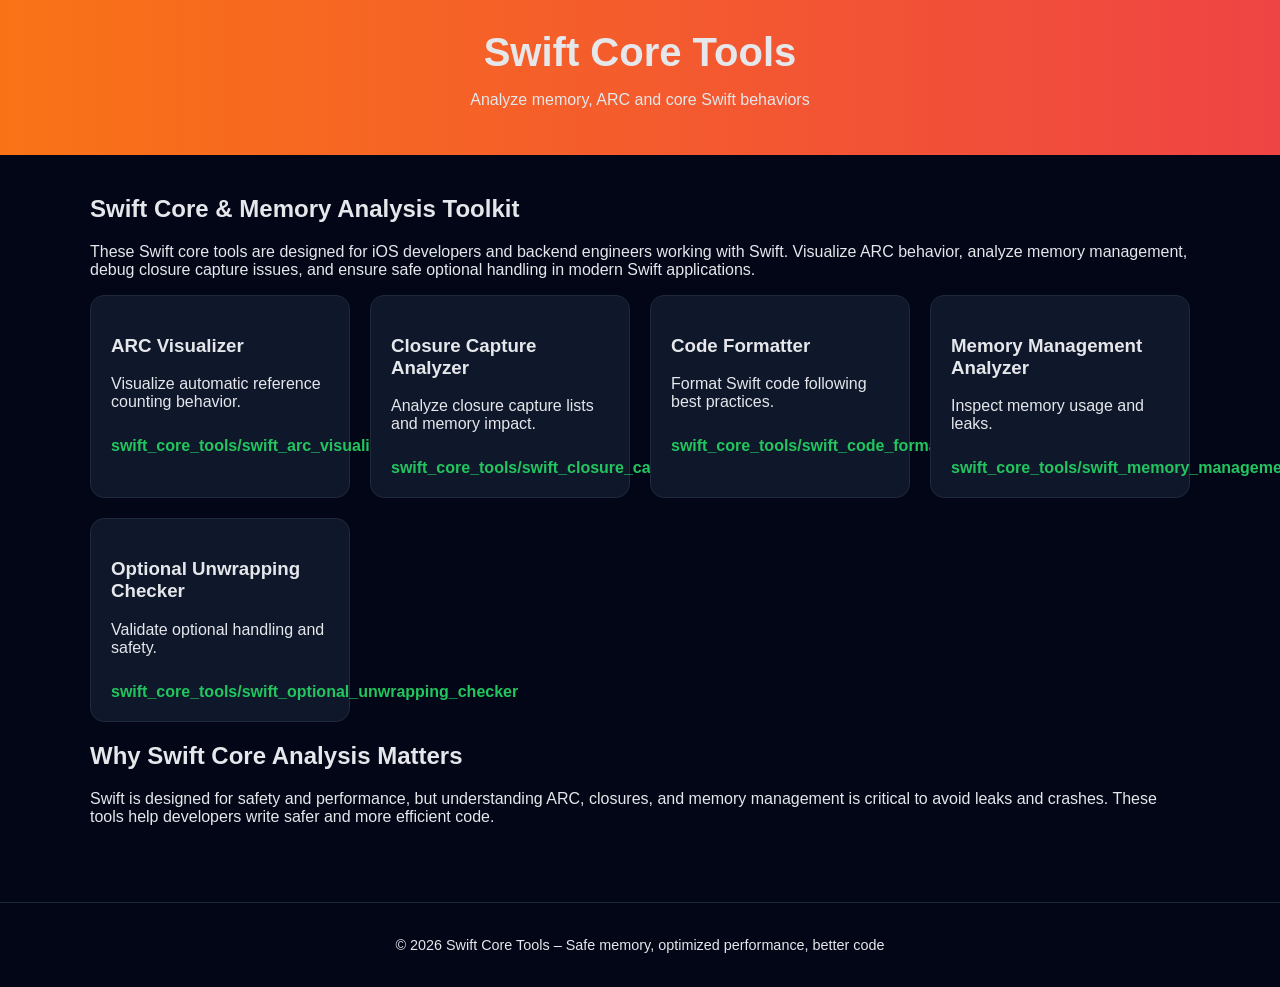
==== index.html @ 6d4b4b08 "Initial commit" ====
<!DOCTYPE html>
<html lang="en">
<head>
<meta charset="UTF-8">
<meta name="viewport" content="width=device-width, initial-scale=1.0">

<title>Swift Core Tools – ARC, Memory Management & Closure Analysis</title>

<meta name="description" content="Advanced Swift tools to visualize ARC, analyze memory management, debug closure captures, and optimize optional handling in iOS and Swift applications.">

<meta name="keywords" content="swift arc visualizer, swift memory management analyzer, swift closure capture analyzer, swift optional unwrapping checker, swift code formatter tool">

<meta name="google-site-verification" content="QMAlZVgw_jsHfCVlnfvifbkMZy5CKnLXh7m65vo1kLM" />

<style>
body {
    font-family: Arial, sans-serif;
    background: #020617;
    color: #e5e7eb;
    margin: 0;
}

header {
    background: linear-gradient(90deg, #f97316, #ef4444);
    padding: 30px;
    text-align: center;
}

h1 {
    margin: 0;
    font-size: 2.5rem;
}

.container {
    max-width: 1100px;
    margin: auto;
    padding: 20px;
}

.grid {
    display: grid;
    grid-template-columns: repeat(auto-fit, minmax(250px, 1fr));
    gap: 20px;
}

.card {
    background: #0f172a;
    padding: 20px;
    border-radius: 14px;
    border: 1px solid #1e293b;
    transition: 0.3s;
}

.card:hover {
    transform: translateY(-6px);
    border-color: #f97316;
}

a {
    text-decoration: none;
    color: #22c55e;
    font-weight: bold;
    display: inline-block;
    margin-top: 10px;
}

a:hover {
    color: #4ade80;
}

footer {
    text-align: center;
    padding: 20px;
    border-top: 1px solid #1e293b;
    margin-top: 40px;
    font-size: 0.9rem;
}
</style>
</head>

<body>

<header>
    <h1>Swift Core Tools</h1>
    <p>Analyze memory, ARC and core Swift behaviors</p>
</header>

<div class="container">

<section>
<h2>Swift Core & Memory Analysis Toolkit</h2>
<p>
These Swift core tools are designed for iOS developers and backend engineers working with Swift.
Visualize ARC behavior, analyze memory management, debug closure capture issues, and ensure safe
optional handling in modern Swift applications.
</p>
</section>

<section class="grid">

<div class="card">
<h3>ARC Visualizer</h3>
<p>Visualize automatic reference counting behavior.</p>
<a href="swift_core_tools/swift_arc_visualizer">swift_core_tools/swift_arc_visualizer</a>
</div>

<div class="card">
<h3>Closure Capture Analyzer</h3>
<p>Analyze closure capture lists and memory impact.</p>
<a href="swift_core_tools/swift_closure_capture_analyzer">swift_core_tools/swift_closure_capture_analyzer</a>
</div>

<div class="card">
<h3>Code Formatter</h3>
<p>Format Swift code following best practices.</p>
<a href="swift_core_tools/swift_code_formatter">swift_core_tools/swift_code_formatter</a>
</div>

<div class="card">
<h3>Memory Management Analyzer</h3>
<p>Inspect memory usage and leaks.</p>
<a href="swift_core_tools/swift_memory_management_analyzer">swift_core_tools/swift_memory_management_analyzer</a>
</div>

<div class="card">
<h3>Optional Unwrapping Checker</h3>
<p>Validate optional handling and safety.</p>
<a href="swift_core_tools/swift_optional_unwrapping_checker">swift_core_tools/swift_optional_unwrapping_checker</a>
</div>

</section>

<section>
<h2>Why Swift Core Analysis Matters</h2>
<p>
Swift is designed for safety and performance, but understanding ARC, closures, and memory management
is critical to avoid leaks and crashes. These tools help developers write safer and more efficient code.
</p>
</section>

</div>

<footer>
<p>© 2026 Swift Core Tools – Safe memory, optimized performance, better code</p>
</footer>

</body>
</html>
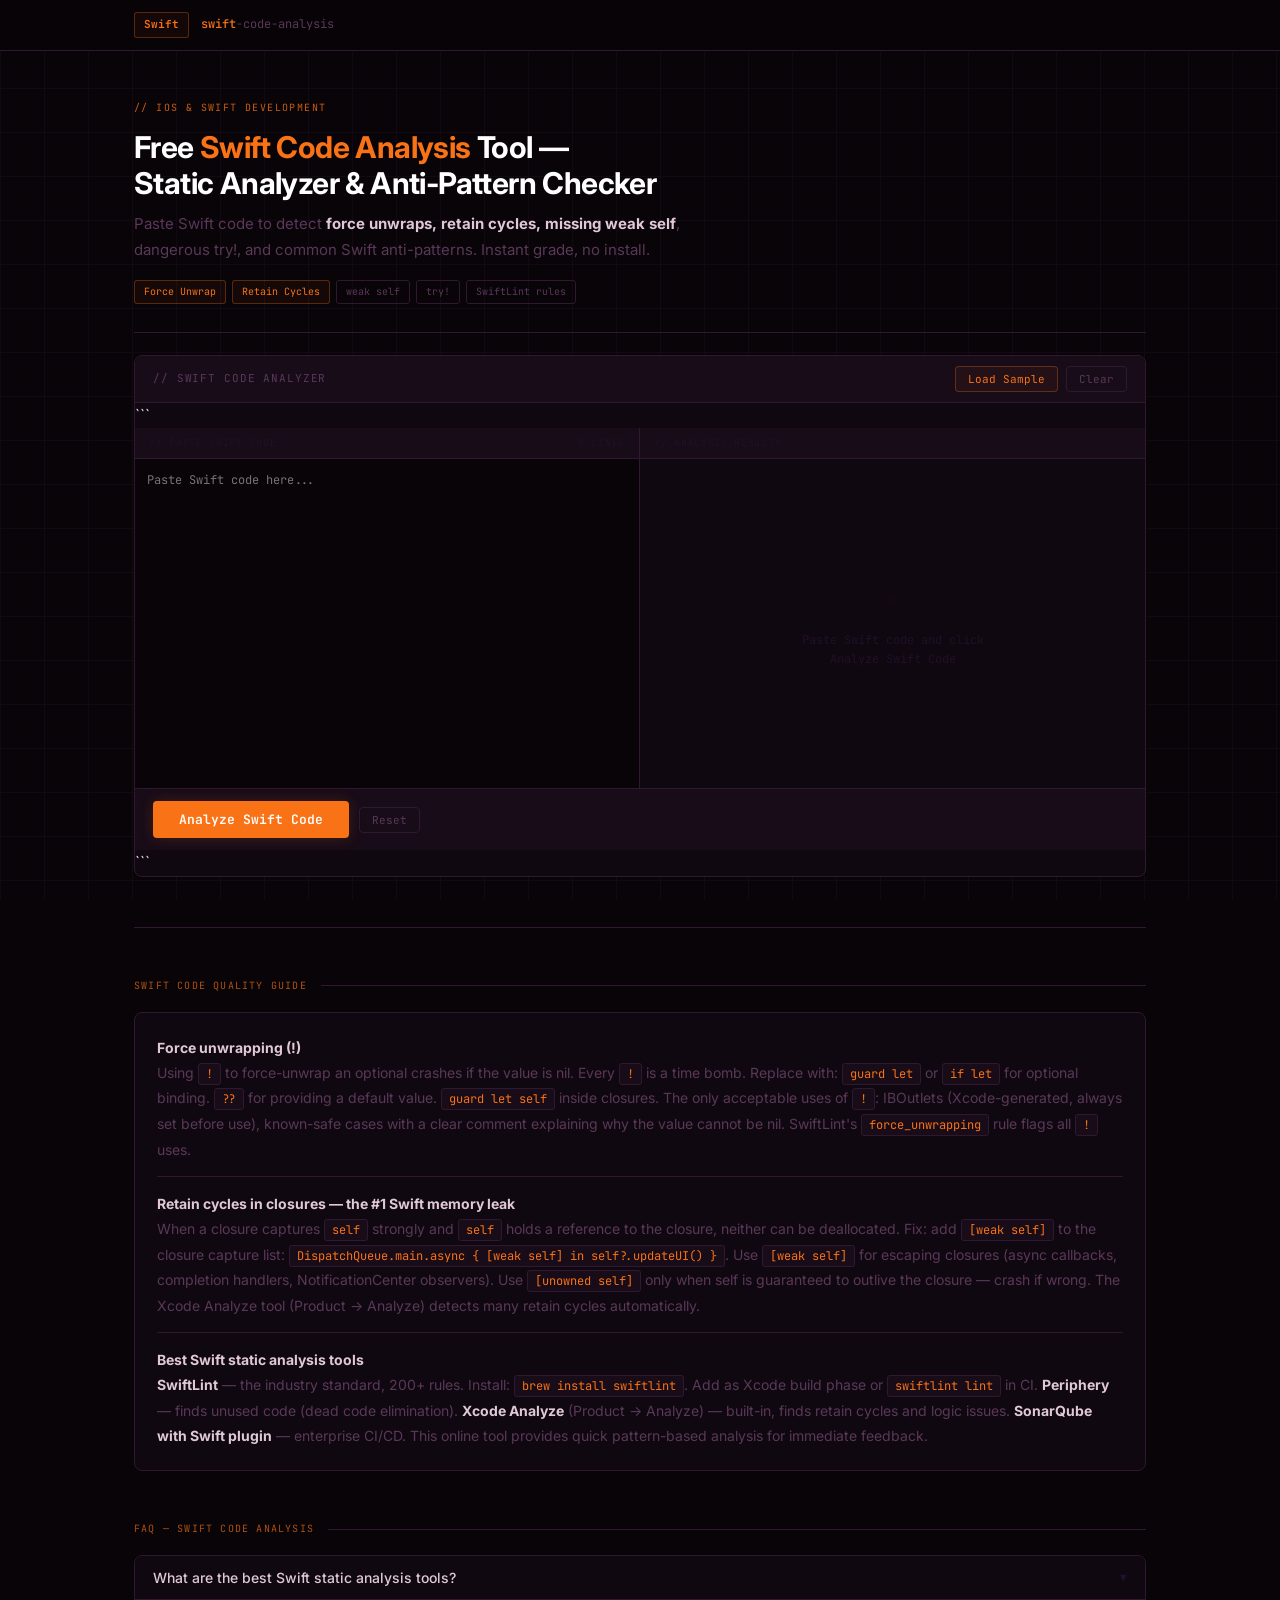
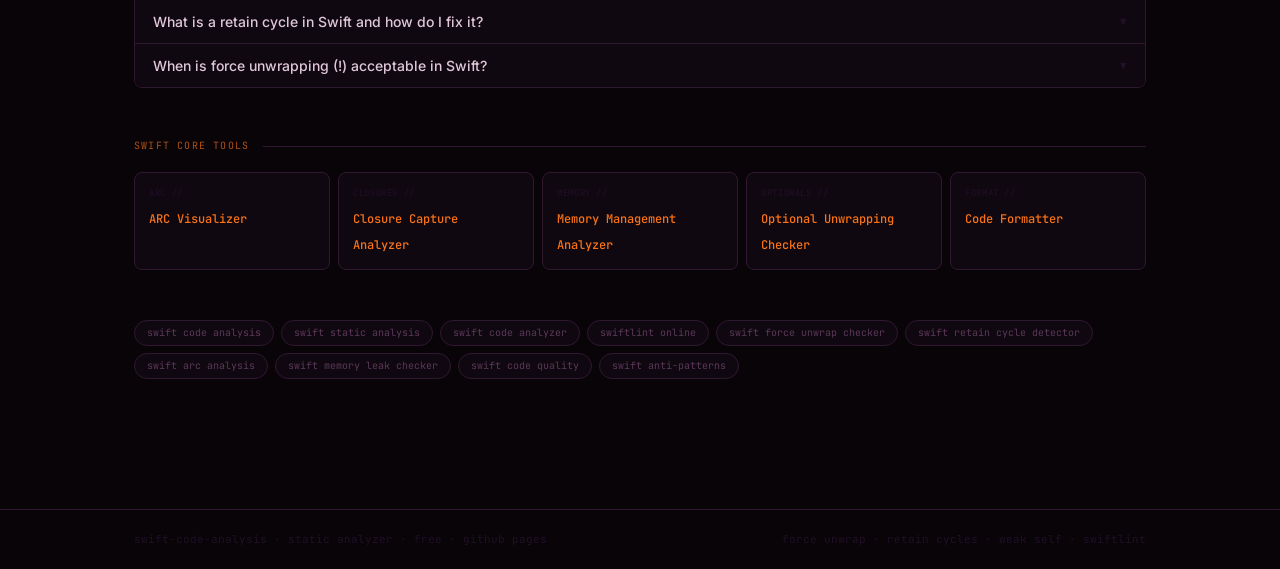
==== commit f8293ac4: "Actualizar index.html" ====
--- a/index.html
+++ b/index.html
@@ -1,148 +1,913 @@
 <!DOCTYPE html>
+
 <html lang="en">
 <head>
 <meta charset="UTF-8">
 <meta name="viewport" content="width=device-width, initial-scale=1.0">
-
-<title>Swift Core Tools – ARC, Memory Management & Closure Analysis</title>
-
-<meta name="description" content="Advanced Swift tools to visualize ARC, analyze memory management, debug closure captures, and optimize optional handling in iOS and Swift applications.">
-
-<meta name="keywords" content="swift arc visualizer, swift memory management analyzer, swift closure capture analyzer, swift optional unwrapping checker, swift code formatter tool">
-
-<meta name="google-site-verification" content="QMAlZVgw_jsHfCVlnfvifbkMZy5CKnLXh7m65vo1kLM" />
+<meta name="google-site-verification" content="PkLa_ViOo6FAHpvh8SacceMb95o9tePRdrqLNBz9X1M" />
+<meta name="robots" content="index, follow">
+
+<title>Swift Code Analysis – Free Swift Static Analyzer, ARC &amp; Memory Leak Checker</title>
+
+<meta name="description" content="Free Swift code analysis tool. Paste Swift code to detect force unwraps, retain cycles, missing weak self in closures, try! usage, print statements in production, and common Swift anti-patterns. Instant analysis, no install.">
+
+<meta name="keywords" content="swift code analysis, swift static analysis, swift code analyzer, swift force unwrap checker, swift retain cycle detector, swift arc analysis, swift memory leak checker, swift lint online, swift code quality tool">
+
+<link rel="canonical" href="https://franrivalbigprojects.github.io/swift-core-tools/">
+
+<meta property="og:title" content="Swift Code Analysis – Free Static Analyzer and Memory Leak Checker">
+<meta property="og:description" content="Paste Swift code to detect force unwraps, retain cycles, missing weak self, and common Swift anti-patterns. Free analysis, no install.">
+<meta property="og:type" content="website">
+
+<link rel="preconnect" href="https://fonts.googleapis.com">
+<link rel="preconnect" href="https://fonts.gstatic.com" crossorigin>
+<link href="https://fonts.googleapis.com/css2?family=JetBrains+Mono:wght@400;500;600&family=Inter:wght@400;500;600;700&display=swap" rel="stylesheet">
 
 <style>
+:root {
+  --bg: #080408;
+  --surface: #100810;
+  --surface2: #180c18;
+  --border: #221020;
+  --border2: #301830;
+  --swift: #f97316;
+  --swift-dim: rgba(249,115,22,0.12);
+  --swift-dim2: rgba(249,115,22,0.05);
+  --swift-glow: rgba(249,115,22,0.18);
+  --red: #f87171;
+  --red-dim: rgba(248,113,113,0.1);
+  --orange: #fb923c;
+  --orange-dim: rgba(251,146,60,0.08);
+  --yellow: #fbbf24;
+  --yellow-dim: rgba(251,191,36,0.08);
+  --green: #22c55e;
+  --green-dim2: rgba(34,197,94,0.05);
+  --blue: #60a5fa;
+  --blue-dim: rgba(96,165,250,0.08);
+  --text: #e0c8d8;
+  --text-muted: #5a3858;
+  --text-dim: #201028;
+  --mono: 'JetBrains Mono', monospace;
+  --sans: 'Inter', sans-serif;
+  --r: 8px;
+}
+
+* { box-sizing: border-box; margin: 0; padding: 0; }
+
 body {
-    font-family: Arial, sans-serif;
-    background: #020617;
-    color: #e5e7eb;
-    margin: 0;
+  font-family: var(--sans);
+  background: var(--bg);
+  color: var(--text);
+  min-height: 100vh;
+  line-height: 1.6;
+}
+
+body::after {
+  content: "";
+  position: fixed;
+  inset: 0;
+  background-image:
+    linear-gradient(var(--border) 1px, transparent 1px),
+    linear-gradient(90deg, var(--border) 1px, transparent 1px);
+  background-size: 44px 44px;
+  opacity: 0.45;
+  pointer-events: none;
+  z-index: 0;
 }
 
 header {
-    background: linear-gradient(90deg, #f97316, #ef4444);
-    padding: 30px;
-    text-align: center;
+  border-bottom: 1px solid var(--border2);
+  position: sticky;
+  top: 0;
+  z-index: 100;
+  background: rgba(8,4,8,0.97);
+  backdrop-filter: blur(12px);
+}
+
+.header-inner {
+  max-width: 1060px;
+  margin: 0 auto;
+  padding: 0 24px;
+  height: 50px;
+  display: flex;
+  align-items: center;
+  gap: 12px;
+  position: relative;
+  z-index: 1;
+}
+
+.logo-pill {
+  font-family: var(--mono);
+  font-size: 11px;
+  font-weight: 600;
+  color: var(--swift);
+  background: var(--swift-dim2);
+  border: 1px solid rgba(249,115,22,0.3);
+  border-radius: 3px;
+  padding: 3px 9px;
+}
+
+.logo-text { font-family: var(--mono); font-size: 12px; color: var(--text-muted); }
+.logo-text strong { color: var(--swift); font-weight: 500; }
+
+.wrapper {
+  max-width: 1060px;
+  margin: 0 auto;
+  padding: 0 24px 80px;
+  position: relative;
+  z-index: 1;
+}
+
+.hero {
+  padding: 48px 0 28px;
+  border-bottom: 1px solid var(--border2);
+  margin-bottom: 22px;
+}
+
+.hero-eyebrow {
+  font-family: var(--mono);
+  font-size: 10px;
+  letter-spacing: 0.14em;
+  text-transform: uppercase;
+  color: var(--swift);
+  margin-bottom: 12px;
+  opacity: 0.8;
 }
 
 h1 {
-    margin: 0;
-    font-size: 2.5rem;
-}
-
-.container {
-    max-width: 1100px;
-    margin: auto;
-    padding: 20px;
-}
-
-.grid {
-    display: grid;
-    grid-template-columns: repeat(auto-fit, minmax(250px, 1fr));
-    gap: 20px;
-}
-
-.card {
-    background: #0f172a;
-    padding: 20px;
-    border-radius: 14px;
-    border: 1px solid #1e293b;
-    transition: 0.3s;
-}
-
-.card:hover {
-    transform: translateY(-6px);
-    border-color: #f97316;
-}
-
-a {
-    text-decoration: none;
-    color: #22c55e;
-    font-weight: bold;
-    display: inline-block;
-    margin-top: 10px;
-}
-
-a:hover {
-    color: #4ade80;
-}
-
-footer {
-    text-align: center;
-    padding: 20px;
-    border-top: 1px solid #1e293b;
-    margin-top: 40px;
-    font-size: 0.9rem;
+  font-size: clamp(22px, 3.2vw, 30px);
+  font-weight: 700;
+  color: #fff;
+  margin-bottom: 10px;
+  letter-spacing: -0.02em;
+  line-height: 1.2;
+}
+
+h1 em { font-style: normal; color: var(--swift); }
+
+.hero-sub {
+  font-size: 15px;
+  color: var(--text-muted);
+  max-width: 620px;
+  line-height: 1.75;
+  margin-bottom: 16px;
+}
+
+.hero-sub strong { color: var(--text); }
+
+.pill-row { display: flex; flex-wrap: wrap; gap: 6px; }
+.pill {
+  font-family: var(--mono);
+  font-size: 10px;
+  padding: 3px 9px;
+  border-radius: 3px;
+  border: 1px solid;
+}
+.pill-s  { color: var(--swift); background: var(--swift-dim2); border-color: rgba(249,115,22,0.3); }
+.pill-dim { color: var(--text-muted); border-color: var(--border2); }
+
+/* TOOL */
+.tool-shell {
+  background: var(--surface);
+  border: 1px solid var(--border2);
+  border-radius: var(--r);
+  overflow: hidden;
+  margin-bottom: 18px;
+}
+
+.tool-topbar {
+  background: var(--surface2);
+  border-bottom: 1px solid var(--border2);
+  padding: 10px 18px;
+  display: flex;
+  align-items: center;
+  justify-content: space-between;
+  flex-wrap: wrap;
+  gap: 8px;
+}
+
+.topbar-label {
+  font-family: var(--mono);
+  font-size: 11px;
+  color: var(--text-muted);
+  text-transform: uppercase;
+  letter-spacing: 0.08em;
+}
+
+.btn-sm {
+  font-family: var(--mono);
+  font-size: 11px;
+  padding: 5px 12px;
+  border-radius: 4px;
+  cursor: pointer;
+  border: 1px solid;
+  background: transparent;
+  transition: opacity 0.15s;
+}
+.btn-sm:hover { opacity: 0.75; }
+.btn-swift { color: var(--swift); border-color: rgba(249,115,22,0.3); background: var(--swift-dim2); }
+.btn-ghost { color: var(--text-muted); border-color: var(--border2); }
+
+/* SPLIT */
+.editor-split {
+  display: grid;
+  grid-template-columns: 1fr 1fr;
+  min-height: 360px;
+}
+
+.pane-left {
+  border-right: 1px solid var(--border2);
+  display: flex;
+  flex-direction: column;
+}
+
+.pane-head {
+  font-family: var(--mono);
+  font-size: 10px;
+  text-transform: uppercase;
+  letter-spacing: 0.07em;
+  color: var(--text-dim);
+  padding: 7px 14px;
+  border-bottom: 1px solid var(--border2);
+  background: var(--surface2);
+  display: flex;
+  justify-content: space-between;
+}
+
+.swift-textarea {
+  flex: 1;
+  width: 100%;
+  min-height: 310px;
+  padding: 12px;
+  font-family: var(--mono);
+  font-size: 12px;
+  line-height: 1.65;
+  background: var(--bg);
+  border: none;
+  color: var(--text);
+  resize: none;
+  tab-size: 4;
+}
+.swift-textarea:focus { outline: none; }
+
+.pane-right {
+  display: flex;
+  flex-direction: column;
+  overflow: hidden;
+}
+
+#resultsPane {
+  flex: 1;
+  padding: 12px;
+  overflow-y: auto;
+  min-height: 310px;
+}
+
+.idle-msg {
+  display: flex;
+  flex-direction: column;
+  align-items: center;
+  justify-content: center;
+  height: 100%;
+  min-height: 280px;
+  font-family: var(--mono);
+  font-size: 12px;
+  color: var(--text-dim);
+  text-align: center;
+  gap: 8px;
+}
+
+.action-bar {
+  padding: 12px 18px;
+  border-top: 1px solid var(--border2);
+  background: var(--surface2);
+  display: flex;
+  gap: 10px;
+  align-items: center;
+}
+
+.btn-analyze {
+  padding: 10px 26px;
+  font-family: var(--mono);
+  font-size: 13px;
+  font-weight: 600;
+  background: var(--swift);
+  color: #fff;
+  border: none;
+  border-radius: 4px;
+  cursor: pointer;
+  box-shadow: 0 0 14px var(--swift-glow);
+  transition: opacity 0.15s;
+}
+.btn-analyze:hover { opacity: 0.87; }
+
+/* RESULTS */
+.score-banner {
+  display: flex;
+  align-items: center;
+  gap: 14px;
+  background: var(--bg);
+  border: 1px solid var(--border2);
+  border-radius: var(--r);
+  padding: 12px 14px;
+  margin-bottom: 10px;
+}
+
+.score-grade { font-family: var(--mono); font-size: 26px; font-weight: 600; width: 36px; text-align: center; flex-shrink: 0; }
+.score-meta strong { display: block; font-size: 13px; color: #fff; margin-bottom: 2px; }
+.score-meta span   { font-family: var(--mono); font-size: 11px; color: var(--text-muted); }
+
+.stat-chips { display: flex; gap: 6px; flex-wrap: wrap; margin-bottom: 10px; }
+.sch { background: var(--bg); border: 1px solid var(--border2); border-radius: 4px; padding: 6px 10px; text-align: center; min-width: 54px; }
+.sch-num { font-family: var(--mono); font-size: 15px; font-weight: 600; line-height: 1; display: block; margin-bottom: 2px; }
+.sch-lbl { font-family: var(--mono); font-size: 9px; color: var(--text-dim); text-transform: uppercase; letter-spacing: 0.07em; }
+
+.finding {
+  background: var(--bg);
+  border: 1px solid var(--border2);
+  border-left: 3px solid;
+  border-radius: 0 var(--r) var(--r) 0;
+  padding: 8px 12px;
+  margin-bottom: 6px;
+  font-family: var(--mono);
+  font-size: 11px;
+}
+
+.f-error   { border-left-color: var(--red); }
+.f-warning { border-left-color: var(--yellow); }
+.f-info    { border-left-color: var(--blue); }
+.f-pass    { border-left-color: var(--green); }
+
+.f-head { display: flex; align-items: center; gap: 7px; margin-bottom: 2px; }
+.f-badge {
+  font-size: 9px; padding: 1px 6px; border-radius: 2px; border: 1px solid;
+  text-transform: uppercase; letter-spacing: 0.04em;
+}
+.fb-error   { color: var(--red);    background: var(--red-dim);   border-color: rgba(248,113,113,0.2); }
+.fb-warning { color: var(--yellow); background: var(--yellow-dim);border-color: rgba(251,191,36,0.2); }
+.fb-info    { color: var(--blue);   background: var(--blue-dim);  border-color: rgba(96,165,250,0.2); }
+.fb-pass    { color: var(--green);  background: var(--green-dim2);border-color: rgba(34,197,94,0.2); }
+
+.f-title { font-weight: 600; color: var(--text); font-size: 11px; }
+.f-body  { color: var(--text-muted); font-size: 11px; line-height: 1.5; }
+
+/* SECTION */
+hr.divider { border: none; border-top: 1px solid var(--border2); margin: 50px 0; }
+.content-section { margin-bottom: 50px; }
+
+.sec-head {
+  display: flex;
+  align-items: center;
+  gap: 14px;
+  margin-bottom: 18px;
+}
+
+.sec-label {
+  font-family: var(--mono);
+  font-size: 10px;
+  text-transform: uppercase;
+  letter-spacing: 0.12em;
+  color: var(--swift);
+  white-space: nowrap;
+  opacity: 0.7;
+}
+
+.sec-rule { flex: 1; height: 1px; background: var(--border2); }
+
+p { font-size: 14px; color: var(--text-muted); line-height: 1.8; margin-bottom: 10px; max-width: 820px; }
+p strong { color: var(--text); }
+
+code {
+  font-family: var(--mono);
+  font-size: 12px;
+  background: var(--surface2);
+  color: var(--swift);
+  padding: 2px 7px;
+  border-radius: 3px;
+  border: 1px solid var(--border2);
+}
+
+.dense-block {
+  background: var(--surface);
+  border: 1px solid var(--border2);
+  border-radius: var(--r);
+  padding: 22px;
+  margin-top: 14px;
+}
+
+.dense-block p { margin-bottom: 14px; padding-bottom: 14px; border-bottom: 1px solid var(--border2); max-width: none; }
+.dense-block p:last-child { margin-bottom: 0; padding-bottom: 0; border-bottom: none; }
+
+.faq-list {
+  margin-top: 14px;
+  border: 1px solid var(--border2);
+  border-radius: var(--r);
+  overflow: hidden;
+}
+
+.faq-item { border-bottom: 1px solid var(--border2); }
+.faq-item:last-child { border-bottom: none; }
+
+.faq-q {
+  width: 100%;
+  text-align: left;
+  background: var(--surface);
+  border: none;
+  padding: 13px 18px;
+  font-size: 14px;
+  font-weight: 500;
+  color: var(--text);
+  font-family: var(--sans);
+  cursor: pointer;
+  display: flex;
+  justify-content: space-between;
+  align-items: center;
+  gap: 12px;
+  transition: background 0.15s;
+}
+
+.faq-q:hover { background: var(--swift-dim2); }
+.faq-arrow { font-family: var(--mono); font-size: 11px; color: var(--text-dim); transition: transform 0.2s; flex-shrink: 0; }
+.faq-item.open .faq-arrow { transform: rotate(180deg); }
+
+.faq-a {
+  display: none;
+  padding: 0 18px 13px;
+  font-size: 13px;
+  color: var(--text-muted);
+  line-height: 1.75;
+  border-top: 1px solid var(--border2);
+  background: var(--bg);
+}
+
+.faq-item.open .faq-a { display: block; }
+.faq-a code { color: var(--swift); background: var(--swift-dim2); }
+
+.subtools-grid {
+  display: grid;
+  grid-template-columns: repeat(auto-fill, minmax(180px, 1fr));
+  gap: 8px;
+  margin-top: 12px;
+}
+
+.stl {
+  background: var(--surface);
+  border: 1px solid var(--border2);
+  border-radius: var(--r);
+  padding: 12px 14px;
+  text-decoration: none;
+  display: block;
+  transition: border-color 0.15s;
+}
+
+.stl:hover { border-color: rgba(249,115,22,0.3); }
+.stl-eye  { font-family: var(--mono); font-size: 9px; color: var(--text-dim); text-transform: uppercase; letter-spacing: 0.07em; margin-bottom: 4px; }
+.stl-name { font-family: var(--mono); font-size: 12px; color: var(--swift); font-weight: 500; }
+
+.tag-cloud { display: flex; flex-wrap: wrap; gap: 7px; margin-bottom: 50px; }
+.tag {
+  font-family: var(--mono); font-size: 10px; color: var(--text-muted);
+  background: var(--surface); border: 1px solid var(--border2);
+  border-radius: 100px; padding: 4px 12px; cursor: default;
+}
+.tag:hover { color: var(--swift); border-color: rgba(249,115,22,0.3); }
+
+footer { border-top: 1px solid var(--border2); padding: 20px 0; position: relative; z-index: 1; }
+.footer-inner {
+  max-width: 1060px; margin: 0 auto; padding: 0 24px;
+  display: flex; justify-content: space-between; align-items: center;
+  flex-wrap: wrap; gap: 8px;
+}
+footer p { font-family: var(--mono); font-size: 11px; color: var(--text-dim); margin: 0; }
+
+@media (max-width: 640px) {
+  .editor-split { grid-template-columns: 1fr; }
+  .pane-left    { border-right: none; border-bottom: 1px solid var(--border2); }
 }
 </style>
+
+<script type="application/ld+json">
+{"@context":"https://schema.org","@type":"SoftwareApplication","name":"Swift Code Analyzer","applicationCategory":"DeveloperApplication","operatingSystem":"Web","offers":{"@type":"Offer","price":"0","priceCurrency":"USD"},"description":"Free Swift code analysis tool. Paste Swift code to detect force unwraps, retain cycles, missing weak self in closures, try! usage, print statements, implicitly unwrapped optionals, and common Swift anti-patterns. Instant analysis, no install.","featureList":"Force unwrap detection, retain cycle detection, weak self checker, try! detection, implicitly unwrapped optional, print statement detection, SwiftLint rules reference"}
+</script>
+
+<script type="application/ld+json">
+{"@context":"https://schema.org","@type":"FAQPage","mainEntity":[{"@type":"Question","name":"What are the best Swift static analysis tools?","acceptedAnswer":{"@type":"Answer","text":"Top Swift static analysis tools: SwiftLint (most popular, 200+ rules, integrates with Xcode) — install via Homebrew: brew install swiftlint. Periphery (finds unused code). SonarQube with Swift plugin (for enterprise CI/CD). Sitrep (GitHub codebase analyzer). SWAN (academic, deep analysis). Xcode's built-in Analyze (Product → Analyze) — finds retain cycles, unreachable code, and logic issues. For CI/CD: SwiftLint + Danger (GitHub PR comments) is the standard combination in most iOS teams."}},{"@type":"Question","name":"What is a retain cycle in Swift?","acceptedAnswer":{"@type":"Answer","text":"A retain cycle occurs when two objects hold strong references to each other, preventing ARC from deallocating either. Most common in closures: when a closure captures self strongly and self holds the closure, creating a cycle. Fix: use [weak self] or [unowned self] in the closure capture list. Example: DispatchQueue.main.async { [weak self] in self?.doSomething() }. Use [weak self] when the closure may outlive self (async operations, callbacks). Use [unowned self] only when self is guaranteed to outlive the closure."}}]}
+</script>
+
 </head>
 
 <body>
-
 <header>
-    <h1>Swift Core Tools</h1>
-    <p>Analyze memory, ARC and core Swift behaviors</p>
+  <div class="header-inner">
+    <span class="logo-pill">Swift</span>
+    <span class="logo-text"><strong>swift</strong>-code-analysis</span>
+  </div>
 </header>
 
-<div class="container">
-
-<section>
-<h2>Swift Core & Memory Analysis Toolkit</h2>
-<p>
-These Swift core tools are designed for iOS developers and backend engineers working with Swift.
-Visualize ARC behavior, analyze memory management, debug closure capture issues, and ensure safe
-optional handling in modern Swift applications.
-</p>
-</section>
-
-<section class="grid">
-
-<div class="card">
-<h3>ARC Visualizer</h3>
-<p>Visualize automatic reference counting behavior.</p>
-<a href="swift_core_tools/swift_arc_visualizer">swift_core_tools/swift_arc_visualizer</a>
+<div class="wrapper">
+
+  <section class="hero">
+    <p class="hero-eyebrow">// iOS &amp; Swift Development</p>
+    <h1>Free <em>Swift Code Analysis</em> Tool —<br>Static Analyzer &amp; Anti-Pattern Checker</h1>
+    <p class="hero-sub">
+      Paste Swift code to detect <strong>force unwraps, retain cycles, missing weak self</strong>, dangerous try!, and common Swift anti-patterns. Instant grade, no install.
+    </p>
+    <div class="pill-row">
+      <span class="pill pill-s">Force Unwrap</span>
+      <span class="pill pill-s">Retain Cycles</span>
+      <span class="pill pill-dim">weak self</span>
+      <span class="pill pill-dim">try!</span>
+      <span class="pill pill-dim">SwiftLint rules</span>
+    </div>
+  </section>
+
+  <!-- TOOL -->
+
+  <div class="tool-shell">
+    <div class="tool-topbar">
+      <span class="topbar-label">// Swift Code Analyzer</span>
+      <div style="display:flex;gap:8px;">
+        <button class="btn-sm btn-swift" id="sampleBtn">Load Sample</button>
+        <button class="btn-sm btn-ghost" id="clearBtn">Clear</button>
+      </div>
+    </div>
+
+```
+<div class="editor-split">
+  <div class="pane-left">
+    <div class="pane-head">
+      <span>// Paste Swift code</span>
+      <span id="lineCount">0 lines</span>
+    </div>
+    <textarea class="swift-textarea" id="swiftInput" spellcheck="false"></textarea>
+  </div>
+  <div class="pane-right">
+    <div class="pane-head"><span>// Analysis results</span></div>
+    <div id="resultsPane">
+      <div class="idle-msg">
+        <span style="font-size:28px;opacity:0.1;">&#9670;</span>
+        <span>Paste Swift code and click<br>Analyze Swift Code</span>
+      </div>
+    </div>
+  </div>
 </div>
 
-<div class="card">
-<h3>Closure Capture Analyzer</h3>
-<p>Analyze closure capture lists and memory impact.</p>
-<a href="swift_core_tools/swift_closure_capture_analyzer">swift_core_tools/swift_closure_capture_analyzer</a>
+<div class="action-bar">
+  <button class="btn-analyze" id="analyzeBtn">Analyze Swift Code</button>
+  <button class="btn-sm btn-ghost" id="clearBtn2">Reset</button>
+  <span id="statusMsg" style="font-family:var(--mono);font-size:11px;color:var(--text-dim);"></span>
 </div>
-
-<div class="card">
-<h3>Code Formatter</h3>
-<p>Format Swift code following best practices.</p>
-<a href="swift_core_tools/swift_code_formatter">swift_core_tools/swift_code_formatter</a>
+```
+
+  </div>
+
+  <hr class="divider">
+
+  <!-- GUIDE -->
+
+  <section class="content-section">
+    <div class="sec-head">
+      <span class="sec-label">Swift code quality guide</span>
+      <span class="sec-rule"></span>
+    </div>
+    <div class="dense-block">
+      <p><strong>Force unwrapping (!)</strong><br>
+      Using <code>!</code> to force-unwrap an optional crashes if the value is nil. Every <code>!</code> is a time bomb. Replace with: <code>guard let</code> or <code>if let</code> for optional binding. <code>??</code> for providing a default value. <code>guard let self</code> inside closures. The only acceptable uses of <code>!</code>: IBOutlets (Xcode-generated, always set before use), known-safe cases with a clear comment explaining why the value cannot be nil. SwiftLint's <code>force_unwrapping</code> rule flags all <code>!</code> uses.</p>
+      <p><strong>Retain cycles in closures — the #1 Swift memory leak</strong><br>
+      When a closure captures <code>self</code> strongly and <code>self</code> holds a reference to the closure, neither can be deallocated. Fix: add <code>[weak self]</code> to the closure capture list: <code>DispatchQueue.main.async { [weak self] in self?.updateUI() }</code>. Use <code>[weak self]</code> for escaping closures (async callbacks, completion handlers, NotificationCenter observers). Use <code>[unowned self]</code> only when self is guaranteed to outlive the closure — crash if wrong. The Xcode Analyze tool (Product → Analyze) detects many retain cycles automatically.</p>
+      <p><strong>Best Swift static analysis tools</strong><br>
+      <strong>SwiftLint</strong> — the industry standard, 200+ rules. Install: <code>brew install swiftlint</code>. Add as Xcode build phase or <code>swiftlint lint</code> in CI. <strong>Periphery</strong> — finds unused code (dead code elimination). <strong>Xcode Analyze</strong> (Product → Analyze) — built-in, finds retain cycles and logic issues. <strong>SonarQube with Swift plugin</strong> — enterprise CI/CD. This online tool provides quick pattern-based analysis for immediate feedback.</p>
+    </div>
+  </section>
+
+  <!-- FAQ -->
+
+  <section class="content-section">
+    <div class="sec-head">
+      <span class="sec-label">FAQ — Swift code analysis</span>
+      <span class="sec-rule"></span>
+    </div>
+    <div class="faq-list">
+      <div class="faq-item">
+        <button class="faq-q" onclick="toggleFaq(this)">What are the best Swift static analysis tools?<span class="faq-arrow">&#9660;</span></button>
+        <div class="faq-a"><strong>SwiftLint</strong> — most popular, 200+ rules, Homebrew: <code>brew install swiftlint</code>. Add to Xcode build phases or run in CI. <strong>Periphery</strong> — detects unused code. <strong>Xcode Analyze</strong> (Product → Analyze) — built-in, finds retain cycles, unreachable code. <strong>SonarQube</strong> + Swift plugin for enterprise. <strong>Sitrep</strong> — GitHub codebase stats. For CI/CD: SwiftLint + Danger (PR comments) is the standard combination. This tool provides fast pattern-based analysis without setup.</div>
+      </div>
+      <div class="faq-item">
+        <button class="faq-q" onclick="toggleFaq(this)">What is a retain cycle in Swift and how do I fix it?<span class="faq-arrow">&#9660;</span></button>
+        <div class="faq-a">A retain cycle occurs when two objects hold strong references to each other — neither can be deallocated. Most common: a closure captures self strongly and self holds the closure. Fix with <code>[weak self]</code> in the capture list: <code>networkCall { [weak self] result in self?.handle(result) }</code>. Detection: run Xcode Instruments (Leaks template), use Xcode Analyze, or check this tool for missing <code>[weak self]</code> patterns. Delegates should also be <code>weak var delegate</code> to avoid retain cycles between parent and child.</div>
+      </div>
+      <div class="faq-item">
+        <button class="faq-q" onclick="toggleFaq(this)">When is force unwrapping (!) acceptable in Swift?<span class="faq-arrow">&#9660;</span></button>
+        <div class="faq-a">Force unwrapping is acceptable in limited cases: (1) <strong>IBOutlets</strong> — Xcode-generated, guaranteed set before use. (2) <strong>Testing code</strong> — crashes reveal bugs immediately. (3) <strong>Truly impossible nil</strong> — with a clear comment explaining why. Always prefer: <code>guard let</code> for required values, <code>if let</code> for optional handling, <code>??</code> for defaults. The SwiftLint <code>force_unwrapping</code> rule flags all <code>!</code>. Consider enabling it as a warning to gradually eliminate force unwraps from a codebase.</div>
+      </div>
+    </div>
+  </section>
+
+  <section class="content-section">
+    <div class="sec-head">
+      <span class="sec-label">Swift core tools</span>
+      <span class="sec-rule"></span>
+    </div>
+    <div class="subtools-grid">
+      <a href="swift_core_tools/swift_arc_visualizer/" class="stl"><p class="stl-eye">arc //</p><span class="stl-name">ARC Visualizer</span></a>
+      <a href="swift_core_tools/swift_closure_capture_analyzer/" class="stl"><p class="stl-eye">closures //</p><span class="stl-name">Closure Capture Analyzer</span></a>
+      <a href="swift_core_tools/swift_memory_management_analyzer/" class="stl"><p class="stl-eye">memory //</p><span class="stl-name">Memory Management Analyzer</span></a>
+      <a href="swift_core_tools/swift_optional_unwrapping_checker/" class="stl"><p class="stl-eye">optionals //</p><span class="stl-name">Optional Unwrapping Checker</span></a>
+      <a href="swift_core_tools/swift_code_formatter/" class="stl"><p class="stl-eye">format //</p><span class="stl-name">Code Formatter</span></a>
+    </div>
+  </section>
+
+  <div class="tag-cloud">
+    <span class="tag">swift code analysis</span>
+    <span class="tag">swift static analysis</span>
+    <span class="tag">swift code analyzer</span>
+    <span class="tag">swiftlint online</span>
+    <span class="tag">swift force unwrap checker</span>
+    <span class="tag">swift retain cycle detector</span>
+    <span class="tag">swift arc analysis</span>
+    <span class="tag">swift memory leak checker</span>
+    <span class="tag">swift code quality</span>
+    <span class="tag">swift anti-patterns</span>
+  </div>
+
 </div>
 
-<div class="card">
-<h3>Memory Management Analyzer</h3>
-<p>Inspect memory usage and leaks.</p>
-<a href="swift_core_tools/swift_memory_management_analyzer">swift_core_tools/swift_memory_management_analyzer</a>
-</div>
-
-<div class="card">
-<h3>Optional Unwrapping Checker</h3>
-<p>Validate optional handling and safety.</p>
-<a href="swift_core_tools/swift_optional_unwrapping_checker">swift_core_tools/swift_optional_unwrapping_checker</a>
-</div>
-
-</section>
-
-<section>
-<h2>Why Swift Core Analysis Matters</h2>
-<p>
-Swift is designed for safety and performance, but understanding ARC, closures, and memory management
-is critical to avoid leaks and crashes. These tools help developers write safer and more efficient code.
-</p>
-</section>
-
-</div>
-
 <footer>
-<p>© 2026 Swift Core Tools – Safe memory, optimized performance, better code</p>
+  <div class="footer-inner">
+    <p>swift-code-analysis &middot; static analyzer &middot; free &middot; github pages</p>
+    <p>force unwrap &middot; retain cycles &middot; weak self &middot; swiftlint</p>
+  </div>
 </footer>
+
+<script>
+var RULES = [
+  {
+    level: 'error',
+    title: 'Force unwrap (!) detected',
+    check: function(src) {
+      var lines = src.split('\n');
+      var hits = [];
+      lines.forEach(function(line, i) {
+        var t = line.trim();
+        if (/\/\//.test(t) && t.indexOf('//') < t.indexOf('!')) return;
+        if (/!/.test(t) && !/!=|!=/g.test(t.replace(/\s*!=\s*/g, ''))) {
+          var forceMatches = t.match(/\w+!/g);
+          if (forceMatches) hits.push(i + 1);
+        }
+      });
+      if (hits.length > 0) {
+        return hits.length + ' force unwrap(s) on line(s) ' + hits.slice(0, 5).join(', ') + '. Use if let, guard let, or ?? instead. Force unwraps crash if the value is nil.';
+      }
+      return null;
+    }
+  },
+  {
+    level: 'error',
+    title: 'try! — dangerous force-try detected',
+    check: function(src) {
+      var count = (src.match(/\btry!\b/g) || []).length;
+      if (count > 0) {
+        return count + ' try! usage(s). Force-try crashes the entire app if the expression throws. Use do-catch or try? instead.';
+      }
+      return null;
+    }
+  },
+  {
+    level: 'error',
+    title: 'Missing [weak self] in escaping closure',
+    check: function(src) {
+      var hasEscapingClosure = /(\bDispatchQueue\b|\bURLSession\b|\bNotificationCenter\b|\bcompletion\b|\bcompletionHandler\b|\banimateWithDuration\b|\bperform\b.*after:)/.test(src);
+      var hasWeakSelf = /\[weak self\]/.test(src);
+      var hasSelfInClosure = /\}\s*\{[\s\S]{0,300}self\./m.test(src) || /closure.*self\./i.test(src);
+      if (hasEscapingClosure && !hasWeakSelf && (hasSelfInClosure || /self\./.test(src))) {
+        return 'Escaping closure pattern detected with self usage but no [weak self] capture list. This may cause a retain cycle. Add [weak self] to escaping closure capture lists.';
+      }
+      return null;
+    }
+  },
+  {
+    level: 'warning',
+    title: 'Implicitly Unwrapped Optional (!) in property declaration',
+    check: function(src) {
+      var iuoProps = src.match(/var\s+\w+\s*:\s*[\w<>?\[\]]+!/g);
+      if (iuoProps && iuoProps.length > 0) {
+        var nonOutlet = iuoProps.filter(function(p) { return !/IBOutlet|IBAction/.test(src.split(p)[0].split('\n').slice(-2).join('\n')); });
+        if (nonOutlet.length > 0) {
+          return nonOutlet.length + ' implicitly unwrapped optional(s) in property declaration. Use regular optionals (?) unless this is an IBOutlet or a property guaranteed to be set in init.';
+        }
+      }
+      return null;
+    }
+  },
+  {
+    level: 'warning',
+    title: 'print() statements detected — remove before production',
+    check: function(src) {
+      var count = (src.match(/^\s*print\s*\(/mg) || []).length;
+      if (count > 0) {
+        return count + ' print() statement(s) found. Use os_log, Logger (iOS 14+), or a logging framework in production. Print statements have performance overhead and expose sensitive data in logs.';
+      }
+      return null;
+    }
+  },
+  {
+    level: 'warning',
+    title: 'Strong delegate — should be weak',
+    check: function(src) {
+      if (/var\s+delegate\s*:/.test(src) && !/weak\s+var\s+delegate/.test(src)) {
+        return 'Delegate property is not declared as weak. Delegates are typically weak to avoid retain cycles. Use: weak var delegate: MyProtocol?';
+      }
+      return null;
+    }
+  },
+  {
+    level: 'warning',
+    title: 'unowned self — prefer weak self',
+    check: function(src) {
+      if (/\[unowned self\]/.test(src)) {
+        return '[unowned self] detected. unowned self crashes if self is nil when the closure executes. Prefer [weak self] and handle the optional safely, unless you are certain self will outlive the closure.';
+      }
+      return null;
+    }
+  },
+  {
+    level: 'info',
+    title: 'TODO or FIXME comments',
+    check: function(src) {
+      var todos = (src.match(/\/\/\s*(TODO|FIXME|HACK):/gi) || []).length;
+      if (todos > 0) {
+        return todos + ' TODO/FIXME comment(s). Track these as issues — SwiftLint\'s todo rule can enforce no TODOs in production builds.';
+      }
+      return null;
+    }
+  },
+  {
+    level: 'info',
+    title: 'Large file — consider refactoring',
+    check: function(src) {
+      var lines = src.split('\n').length;
+      if (lines > 300) {
+        return 'File has ' + lines + ' lines. SwiftLint recommends max 400 lines per file. Consider splitting into smaller, focused types.';
+      }
+      return null;
+    }
+  }
+];
+
+function el(tag, cls) {
+  var e = document.createElement(tag);
+  if (cls) e.className = cls;
+  return e;
+}
+
+function makeFinding(level, title, body) {
+  var lm = { error: 'f-error', warning: 'f-warning', info: 'f-info', pass: 'f-pass' };
+  var bm = { error: 'fb-error', warning: 'fb-warning', info: 'fb-info', pass: 'fb-pass' };
+  var ll = { error: 'ERROR', warning: 'WARNING', info: 'INFO', pass: 'PASS' };
+  var card = el('div', 'finding ' + (lm[level] || 'f-info'));
+  var head = el('div', 'f-head');
+  head.appendChild(Object.assign(el('span', 'f-badge ' + (bm[level] || 'fb-info')), { textContent: ll[level] || 'INFO' }));
+  head.appendChild(Object.assign(el('span', 'f-title'), { textContent: title }));
+  card.appendChild(head);
+  if (body) card.appendChild(Object.assign(el('div', 'f-body'), { textContent: body }));
+  return card;
+}
+
+function gradeFromFindings(errors, warnings) {
+  var score = 100 - errors * 20 - warnings * 8;
+  score = Math.max(5, Math.min(100, score));
+  if (score >= 90) return { grade: 'A', label: 'Excellent Swift quality', color: 'var(--green)' };
+  if (score >= 75) return { grade: 'B', label: 'Good',                   color: 'var(--blue)' };
+  if (score >= 55) return { grade: 'C', label: 'Needs improvement',      color: 'var(--yellow)' };
+  if (score >= 35) return { grade: 'D', label: 'Poor quality',           color: 'var(--orange)' };
+  return { grade: 'F', label: 'Critical issues', color: 'var(--red)' };
+}
+
+function runAnalysis() {
+  var src    = document.getElementById('swiftInput').value;
+  var status = document.getElementById('statusMsg');
+
+  if (!src.trim()) { status.textContent = 'Paste Swift code first.'; return; }
+
+  var findings = [];
+  RULES.forEach(function(rule) {
+    var r = rule.check(src);
+    if (r) findings.push({ level: rule.level, title: rule.title, body: r });
+  });
+
+  var errors   = findings.filter(function(f) { return f.level === 'error'; }).length;
+  var warnings = findings.filter(function(f) { return f.level === 'warning'; }).length;
+  var infos    = findings.filter(function(f) { return f.level === 'info'; }).length;
+  var grade    = gradeFromFindings(errors, warnings);
+
+  if (findings.length === 0) {
+    findings.push({ level: 'pass', title: 'No common issues detected', body: 'Code passes pattern-based checks. For comprehensive analysis run SwiftLint and Xcode Analyze.' });
+  }
+
+  var pane = document.getElementById('resultsPane');
+  pane.innerHTML = '';
+
+  var banner = el('div', 'score-banner');
+  banner.style.borderColor = grade.color;
+  var gradeEl = Object.assign(el('div', 'score-grade'), { textContent: grade.grade });
+  gradeEl.style.color = grade.color;
+  var meta = el('div', 'score-meta');
+  var ms = Object.assign(el('strong'), { textContent: 'Grade ' + grade.grade + ': ' + grade.label });
+  ms.style.color = grade.color;
+  meta.appendChild(ms);
+  meta.appendChild(Object.assign(el('span'), { textContent: errors + ' error(s) · ' + warnings + ' warning(s) · ' + infos + ' info' }));
+  banner.appendChild(gradeEl); banner.appendChild(meta);
+  pane.appendChild(banner);
+
+  var chips = el('div', 'stat-chips');
+  function makeChip(val, lbl, color) {
+    var c = el('div', 'sch');
+    var n = Object.assign(el('span', 'sch-num'), { textContent: String(val) });
+    n.style.color = color;
+    var l = Object.assign(el('span', 'sch-lbl'), { textContent: lbl });
+    c.appendChild(n); c.appendChild(l);
+    return c;
+  }
+  chips.appendChild(makeChip(errors,   'Errors',   'var(--red)'));
+  chips.appendChild(makeChip(warnings, 'Warnings', 'var(--yellow)'));
+  chips.appendChild(makeChip(infos,    'Info',     'var(--blue)'));
+  chips.appendChild(makeChip(src.split('\n').length, 'Lines', 'var(--text-muted)'));
+  pane.appendChild(chips);
+
+  findings.forEach(function(f) { pane.appendChild(makeFinding(f.level, f.title, f.body)); });
+
+  status.textContent = errors + ' error(s), ' + warnings + ' warning(s).';
+  status.style.color = errors > 0 ? 'var(--red)' : warnings > 0 ? 'var(--yellow)' : 'var(--green)';
+}
+
+function loadSample() {
+  var sample = [
+    'import UIKit',
+    '',
+    'class UserProfileViewController: UIViewController {',
+    '',
+    '    @IBOutlet weak var nameLabel: UILabel!',
+    '    var delegate: UserProfileDelegate?  // should be weak',
+    '    var userData: UserData!  // IUO — consider regular optional',
+    '',
+    '    override func viewDidLoad() {',
+    '        super.viewDidLoad()',
+    '        // TODO: Add proper error handling',
+    '        let name = userData.name!  // force unwrap risk',
+    '        nameLabel.text = name',
+    '        print("User loaded: \\(name)")',
+    '    }',
+    '',
+    '    func loadUserData(completion: @escaping (Result<UserData, Error>) -> Void) {',
+    '        NetworkService.shared.fetchUser { result in',
+    '            // Missing [weak self] - retain cycle risk',
+    '            self.userData = try! result.get()  // try! — crashes on error',
+    '            self.delegate?.profileDidUpdate()',
+    '            DispatchQueue.main.async {',
+    '                self.tableView.reloadData()',
+    '            }',
+    '        }',
+    '    }',
+    '}'
+  ].join('\n');
+
+  document.getElementById('swiftInput').value = sample;
+  updateLineCount();
+  runAnalysis();
+}
+
+function clearAll() {
+  document.getElementById('swiftInput').value = '';
+  document.getElementById('lineCount').textContent = '0 lines';
+  document.getElementById('statusMsg').textContent = '';
+  var pane = document.getElementById('resultsPane');
+  pane.innerHTML = '';
+  var idle = el('div', 'idle-msg');
+  var icon = Object.assign(el('span'), { textContent: '\u25c7' });
+  icon.style.cssText = 'font-size:28px;opacity:0.1;';
+  var hint = Object.assign(el('span'), { textContent: 'Paste Swift code and click\nAnalyze Swift Code' });
+  idle.appendChild(icon); idle.appendChild(hint);
+  pane.appendChild(idle);
+}
+
+function updateLineCount() {
+  var v = document.getElementById('swiftInput').value;
+  document.getElementById('lineCount').textContent = (v ? v.split('\n').length : 0) + ' lines';
+}
+
+function toggleFaq(btn) {
+  btn.parentElement.classList.toggle('open');
+}
+
+document.addEventListener('DOMContentLoaded', function() {
+  document.getElementById('swiftInput').placeholder = 'Paste Swift code here...';
+  document.getElementById('analyzeBtn').addEventListener('click', runAnalysis);
+  document.getElementById('sampleBtn').addEventListener('click', loadSample);
+  document.getElementById('clearBtn').addEventListener('click', clearAll);
+  document.getElementById('clearBtn2').addEventListener('click', clearAll);
+  document.getElementById('swiftInput').addEventListener('input', updateLineCount);
+});
+</script>
 
 </body>
 </html>
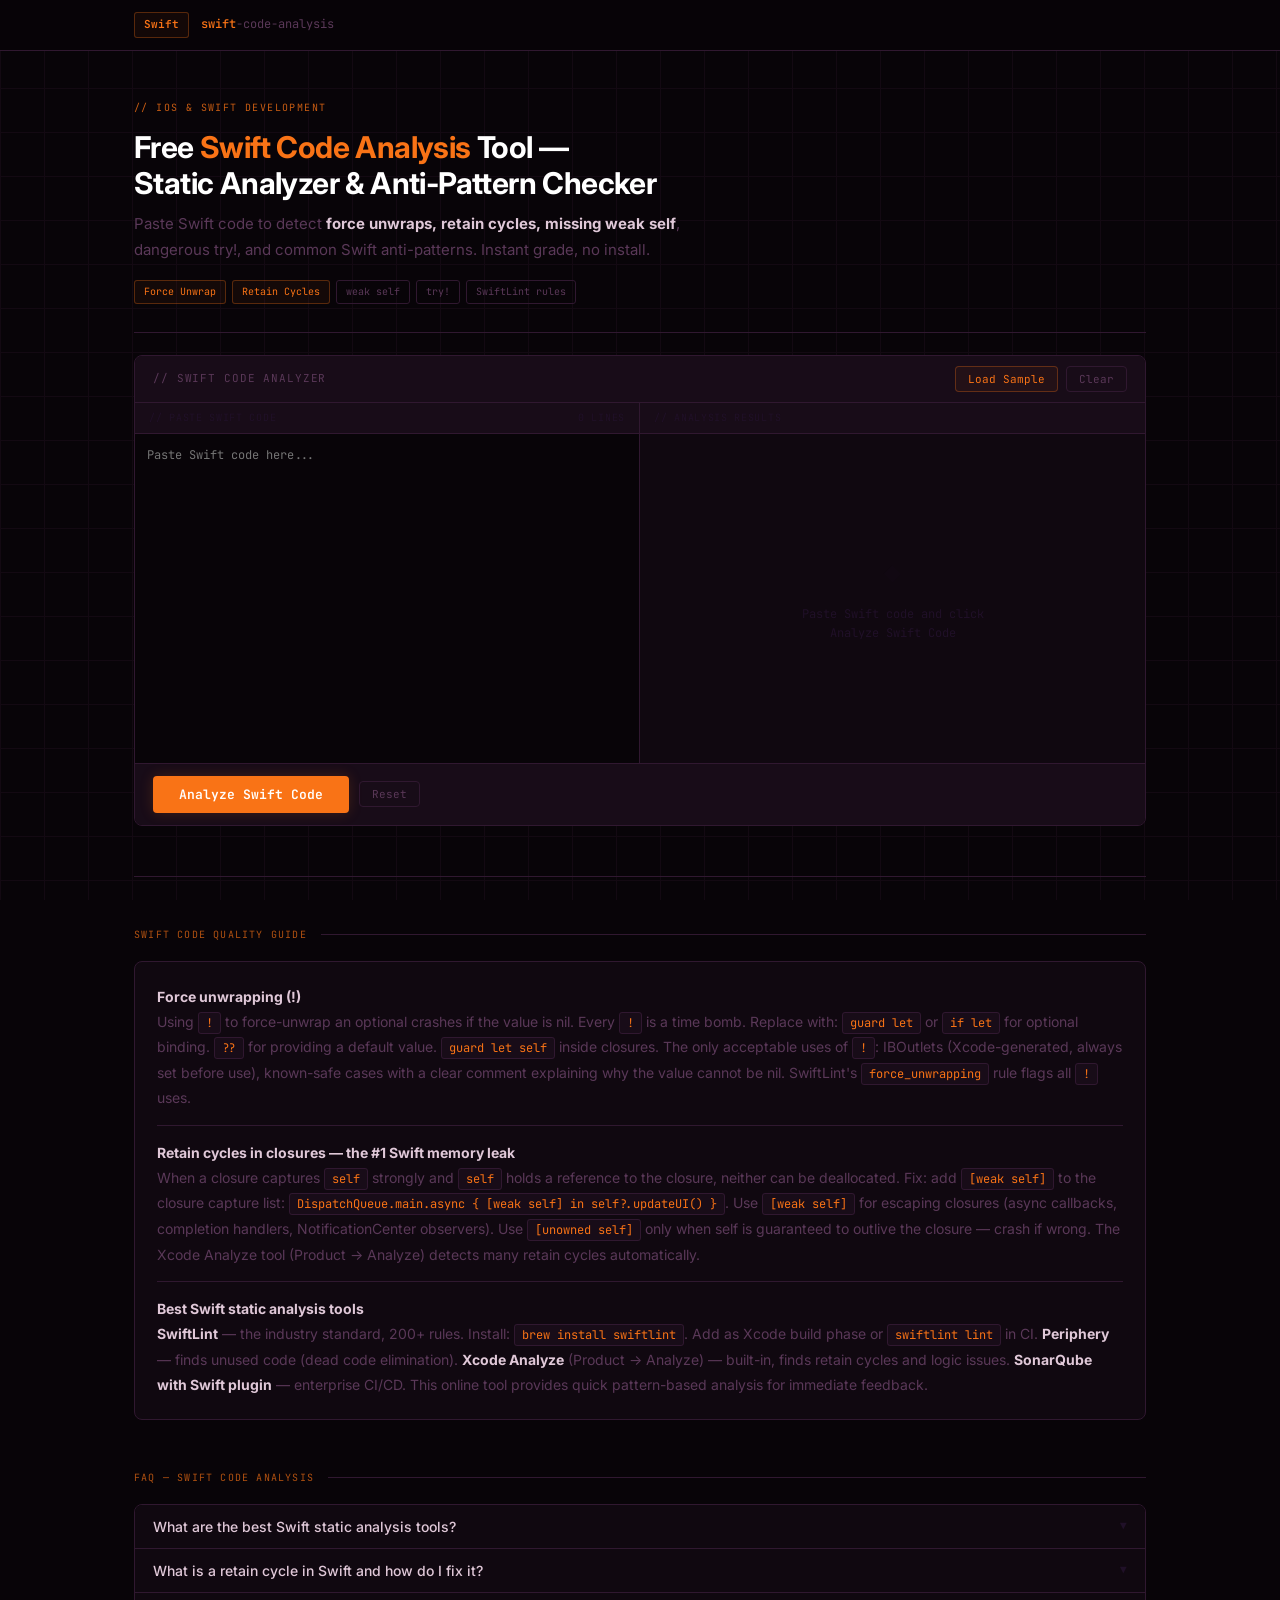
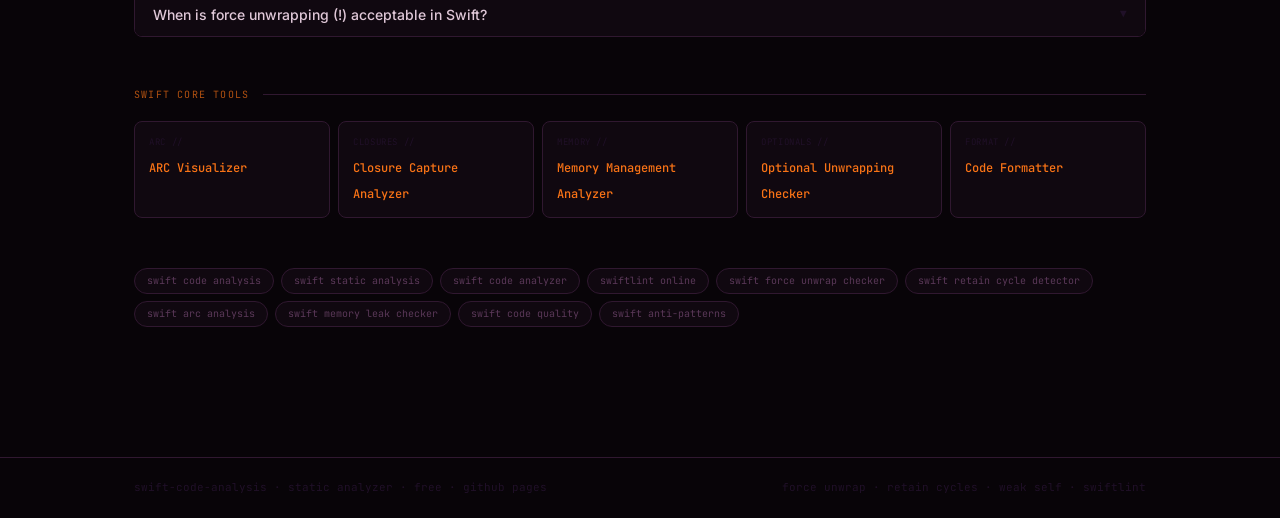
==== commit e7dbb7ae: "Actualizar index.html" ====
--- a/index.html
+++ b/index.html
@@ -532,7 +532,7 @@
       </div>
     </div>
 
-```
+
 <div class="editor-split">
   <div class="pane-left">
     <div class="pane-head">
@@ -557,7 +557,7 @@
   <button class="btn-sm btn-ghost" id="clearBtn2">Reset</button>
   <span id="statusMsg" style="font-family:var(--mono);font-size:11px;color:var(--text-dim);"></span>
 </div>
-```
+
 
   </div>
 
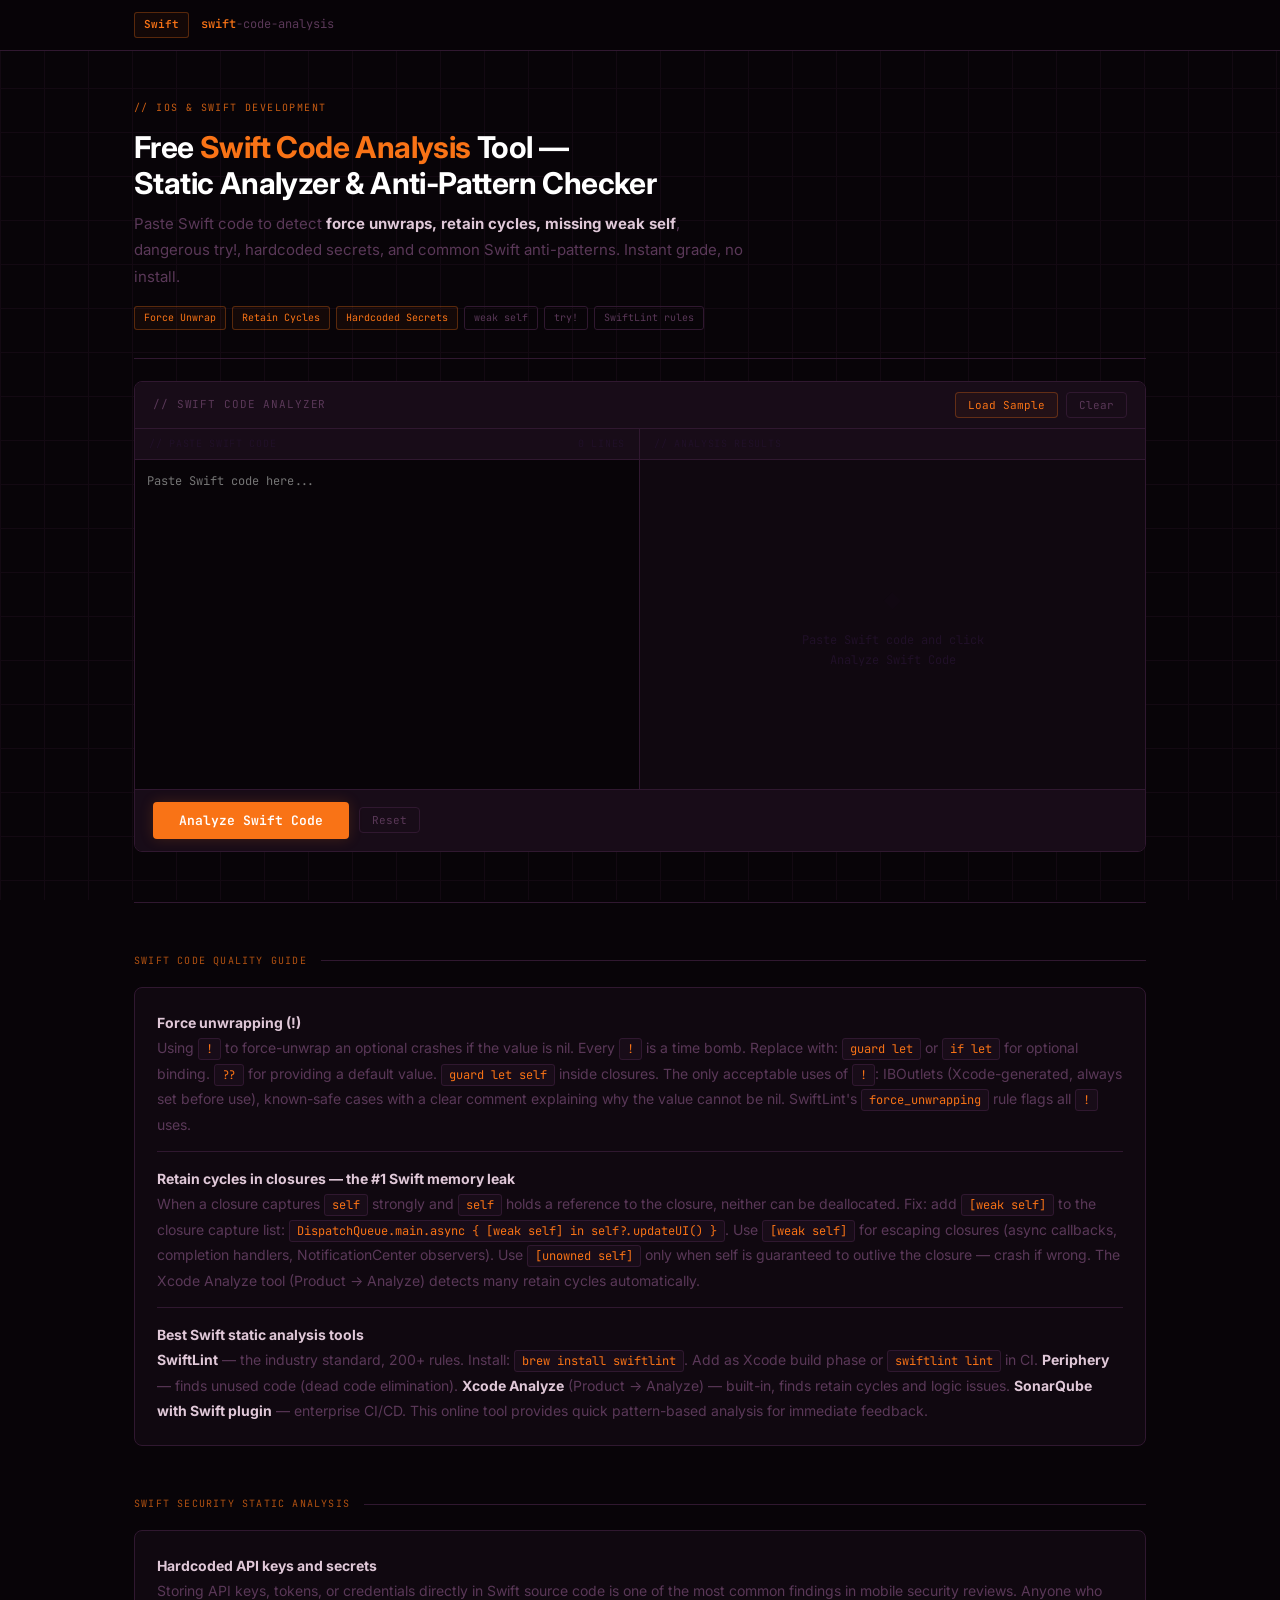
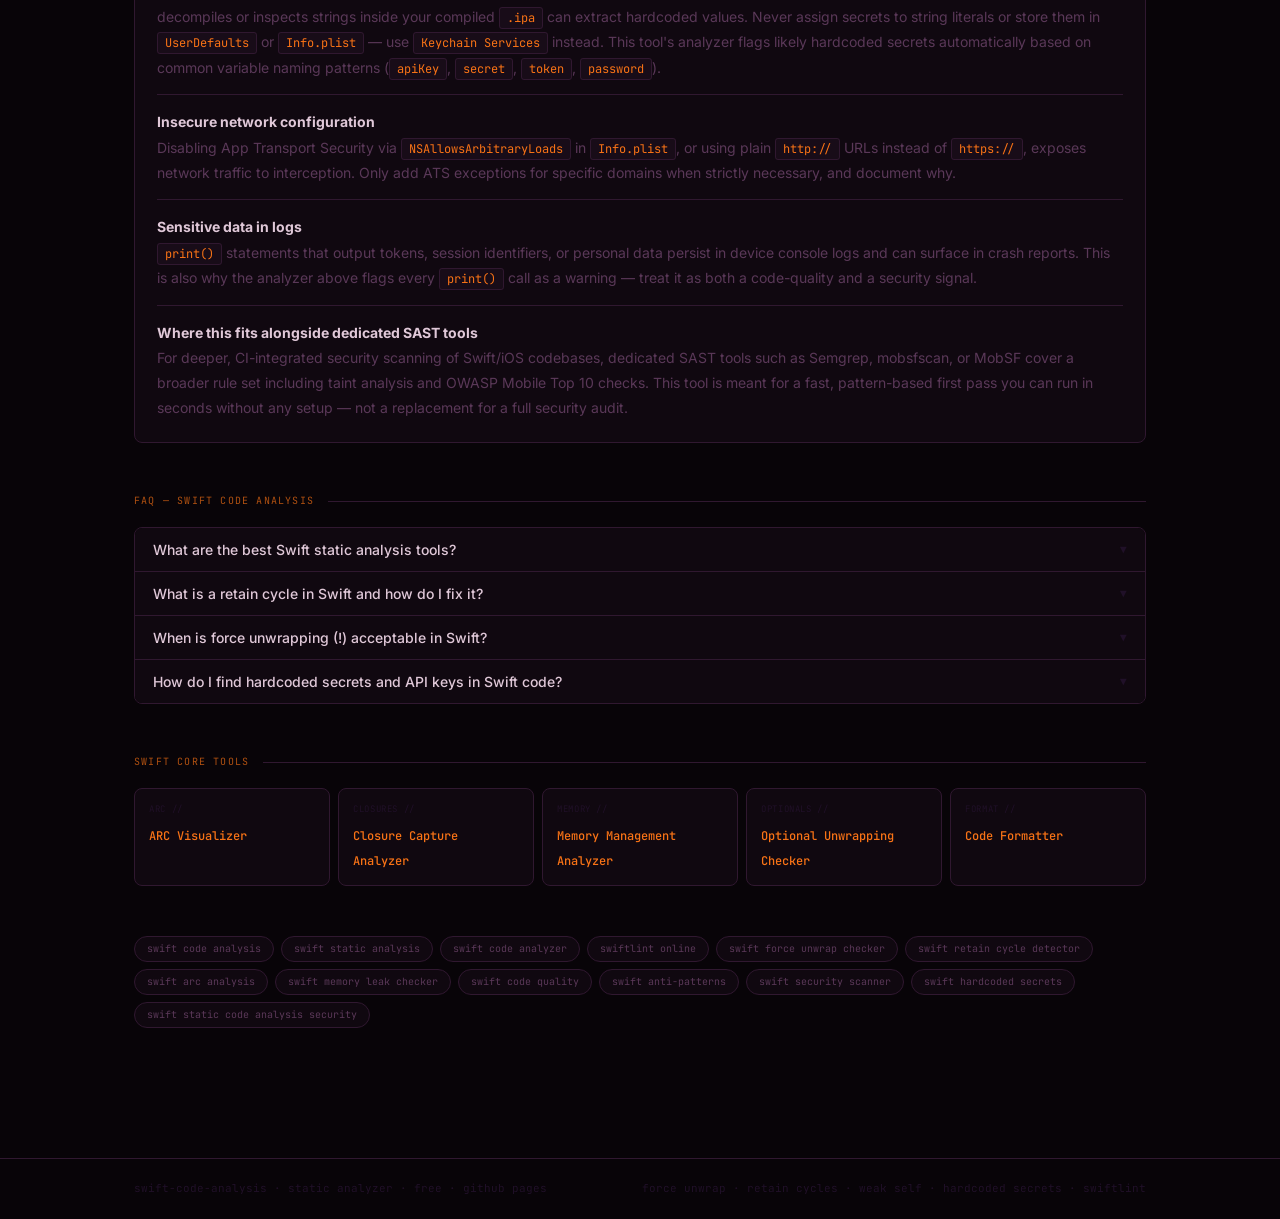
==== commit 68531cb6: "Canonical - Possible hardcoded secret / API key detected" ====
--- a/index.html
+++ b/index.html
@@ -7,17 +7,19 @@
 <meta name="google-site-verification" content="PkLa_ViOo6FAHpvh8SacceMb95o9tePRdrqLNBz9X1M" />
 <meta name="robots" content="index, follow">
 
-<title>Swift Code Analysis – Free Swift Static Analyzer, ARC &amp; Memory Leak Checker</title>
-
-<meta name="description" content="Free Swift code analysis tool. Paste Swift code to detect force unwraps, retain cycles, missing weak self in closures, try! usage, print statements in production, and common Swift anti-patterns. Instant analysis, no install.">
-
-<meta name="keywords" content="swift code analysis, swift static analysis, swift code analyzer, swift force unwrap checker, swift retain cycle detector, swift arc analysis, swift memory leak checker, swift lint online, swift code quality tool">
-
-<link rel="canonical" href="https://franrivalbigprojects.github.io/swift-core-tools/">
-
-<meta property="og:title" content="Swift Code Analysis – Free Static Analyzer and Memory Leak Checker">
-<meta property="og:description" content="Paste Swift code to detect force unwraps, retain cycles, missing weak self, and common Swift anti-patterns. Free analysis, no install.">
+<title>Swift Code Analysis – Free Swift Static Analyzer, ARC, Memory Leak &amp; Security Checker</title>
+
+<meta name="description" content="Free Swift code analysis tool. Paste Swift code to detect force unwraps, retain cycles, missing weak self in closures, try! usage, hardcoded API keys/secrets, print statements in production, and common Swift anti-patterns. Instant analysis, no install.">
+
+<meta name="keywords" content="swift code analysis, swift static analysis, swift code analyzer, swift force unwrap checker, swift retain cycle detector, swift arc analysis, swift memory leak checker, swift lint online, swift code quality tool, swift security scanner, swift hardcoded secrets detection, swift static code analysis security">
+
+<!-- FIX: canonical corregido de swift-core-tools (guion) a swift_core_tools (guion bajo), que es la URL real del proyecto -->
+<link rel="canonical" href="https://franrivalbigprojects.github.io/swift_core_tools/">
+
+<meta property="og:title" content="Swift Code Analysis – Free Static Analyzer, Memory Leak & Security Checker">
+<meta property="og:description" content="Paste Swift code to detect force unwraps, retain cycles, missing weak self, hardcoded secrets, and common Swift anti-patterns. Free analysis, no install.">
 <meta property="og:type" content="website">
+<meta property="og:url" content="https://franrivalbigprojects.github.io/swift_core_tools/">
 
 <link rel="preconnect" href="https://fonts.googleapis.com">
 <link rel="preconnect" href="https://fonts.gstatic.com" crossorigin>
@@ -487,11 +489,11 @@
 </style>
 
 <script type="application/ld+json">
-{"@context":"https://schema.org","@type":"SoftwareApplication","name":"Swift Code Analyzer","applicationCategory":"DeveloperApplication","operatingSystem":"Web","offers":{"@type":"Offer","price":"0","priceCurrency":"USD"},"description":"Free Swift code analysis tool. Paste Swift code to detect force unwraps, retain cycles, missing weak self in closures, try! usage, print statements, implicitly unwrapped optionals, and common Swift anti-patterns. Instant analysis, no install.","featureList":"Force unwrap detection, retain cycle detection, weak self checker, try! detection, implicitly unwrapped optional, print statement detection, SwiftLint rules reference"}
+{"@context":"https://schema.org","@type":"SoftwareApplication","name":"Swift Code Analyzer","applicationCategory":"DeveloperApplication","operatingSystem":"Web","offers":{"@type":"Offer","price":"0","priceCurrency":"USD"},"description":"Free Swift code analysis tool. Paste Swift code to detect force unwraps, retain cycles, missing weak self in closures, try! usage, hardcoded API keys/secrets, print statements, implicitly unwrapped optionals, and common Swift anti-patterns. Instant analysis, no install.","featureList":"Force unwrap detection, retain cycle detection, weak self checker, try! detection, implicitly unwrapped optional, print statement detection, hardcoded secret/API key detection, SwiftLint rules reference"}
 </script>
 
 <script type="application/ld+json">
-{"@context":"https://schema.org","@type":"FAQPage","mainEntity":[{"@type":"Question","name":"What are the best Swift static analysis tools?","acceptedAnswer":{"@type":"Answer","text":"Top Swift static analysis tools: SwiftLint (most popular, 200+ rules, integrates with Xcode) — install via Homebrew: brew install swiftlint. Periphery (finds unused code). SonarQube with Swift plugin (for enterprise CI/CD). Sitrep (GitHub codebase analyzer). SWAN (academic, deep analysis). Xcode's built-in Analyze (Product → Analyze) — finds retain cycles, unreachable code, and logic issues. For CI/CD: SwiftLint + Danger (GitHub PR comments) is the standard combination in most iOS teams."}},{"@type":"Question","name":"What is a retain cycle in Swift?","acceptedAnswer":{"@type":"Answer","text":"A retain cycle occurs when two objects hold strong references to each other, preventing ARC from deallocating either. Most common in closures: when a closure captures self strongly and self holds the closure, creating a cycle. Fix: use [weak self] or [unowned self] in the closure capture list. Example: DispatchQueue.main.async { [weak self] in self?.doSomething() }. Use [weak self] when the closure may outlive self (async operations, callbacks). Use [unowned self] only when self is guaranteed to outlive the closure."}}]}
+{"@context":"https://schema.org","@type":"FAQPage","mainEntity":[{"@type":"Question","name":"What are the best Swift static analysis tools?","acceptedAnswer":{"@type":"Answer","text":"Top Swift static analysis tools: SwiftLint (most popular, 200+ rules, integrates with Xcode) — install via Homebrew: brew install swiftlint. Periphery (finds unused code). SonarQube with Swift plugin (for enterprise CI/CD). Sitrep (GitHub codebase analyzer). SWAN (academic, deep analysis). Xcode's built-in Analyze (Product → Analyze) — finds retain cycles, unreachable code, and logic issues. For CI/CD: SwiftLint + Danger (GitHub PR comments) is the standard combination in most iOS teams."}},{"@type":"Question","name":"What is a retain cycle in Swift?","acceptedAnswer":{"@type":"Answer","text":"A retain cycle occurs when two objects hold strong references to each other, preventing ARC from deallocating either. Most common in closures: when a closure captures self strongly and self holds the closure, creating a cycle. Fix: use [weak self] or [unowned self] in the closure capture list. Example: DispatchQueue.main.async { [weak self] in self?.doSomething() }. Use [weak self] when the closure may outlive self (async operations, callbacks). Use [unowned self] only when self is guaranteed to outlive the closure."}},{"@type":"Question","name":"How do I find hardcoded secrets and API keys in Swift code?","acceptedAnswer":{"@type":"Answer","text":"Hardcoded secrets are one of the most common mobile security findings in Swift apps. Search your codebase for string literals assigned to variables named apiKey, secret, token, or password. Never store credentials in source code, UserDefaults, or Info.plist — use Keychain Services instead. This tool includes a pattern-based check that flags likely hardcoded secrets automatically when you paste your code."}}]}
 </script>
 
 </head>
@@ -510,11 +512,12 @@
     <p class="hero-eyebrow">// iOS &amp; Swift Development</p>
     <h1>Free <em>Swift Code Analysis</em> Tool —<br>Static Analyzer &amp; Anti-Pattern Checker</h1>
     <p class="hero-sub">
-      Paste Swift code to detect <strong>force unwraps, retain cycles, missing weak self</strong>, dangerous try!, and common Swift anti-patterns. Instant grade, no install.
+      Paste Swift code to detect <strong>force unwraps, retain cycles, missing weak self</strong>, dangerous try!, hardcoded secrets, and common Swift anti-patterns. Instant grade, no install.
     </p>
     <div class="pill-row">
       <span class="pill pill-s">Force Unwrap</span>
       <span class="pill pill-s">Retain Cycles</span>
+      <span class="pill pill-s">Hardcoded Secrets</span>
       <span class="pill pill-dim">weak self</span>
       <span class="pill pill-dim">try!</span>
       <span class="pill pill-dim">SwiftLint rules</span>
@@ -577,6 +580,25 @@
       When a closure captures <code>self</code> strongly and <code>self</code> holds a reference to the closure, neither can be deallocated. Fix: add <code>[weak self]</code> to the closure capture list: <code>DispatchQueue.main.async { [weak self] in self?.updateUI() }</code>. Use <code>[weak self]</code> for escaping closures (async callbacks, completion handlers, NotificationCenter observers). Use <code>[unowned self]</code> only when self is guaranteed to outlive the closure — crash if wrong. The Xcode Analyze tool (Product → Analyze) detects many retain cycles automatically.</p>
       <p><strong>Best Swift static analysis tools</strong><br>
       <strong>SwiftLint</strong> — the industry standard, 200+ rules. Install: <code>brew install swiftlint</code>. Add as Xcode build phase or <code>swiftlint lint</code> in CI. <strong>Periphery</strong> — finds unused code (dead code elimination). <strong>Xcode Analyze</strong> (Product → Analyze) — built-in, finds retain cycles and logic issues. <strong>SonarQube with Swift plugin</strong> — enterprise CI/CD. This online tool provides quick pattern-based analysis for immediate feedback.</p>
+    </div>
+  </section>
+
+  <!-- SECURITY -->
+
+  <section class="content-section">
+    <div class="sec-head">
+      <span class="sec-label">Swift security static analysis</span>
+      <span class="sec-rule"></span>
+    </div>
+    <div class="dense-block">
+      <p><strong>Hardcoded API keys and secrets</strong><br>
+      Storing API keys, tokens, or credentials directly in Swift source code is one of the most common findings in mobile security reviews. Anyone who decompiles or inspects strings inside your compiled <code>.ipa</code> can extract hardcoded values. Never assign secrets to string literals or store them in <code>UserDefaults</code> or <code>Info.plist</code> — use <code>Keychain Services</code> instead. This tool's analyzer flags likely hardcoded secrets automatically based on common variable naming patterns (<code>apiKey</code>, <code>secret</code>, <code>token</code>, <code>password</code>).</p>
+      <p><strong>Insecure network configuration</strong><br>
+      Disabling App Transport Security via <code>NSAllowsArbitraryLoads</code> in <code>Info.plist</code>, or using plain <code>http://</code> URLs instead of <code>https://</code>, exposes network traffic to interception. Only add ATS exceptions for specific domains when strictly necessary, and document why.</p>
+      <p><strong>Sensitive data in logs</strong><br>
+      <code>print()</code> statements that output tokens, session identifiers, or personal data persist in device console logs and can surface in crash reports. This is also why the analyzer above flags every <code>print()</code> call as a warning — treat it as both a code-quality and a security signal.</p>
+      <p><strong>Where this fits alongside dedicated SAST tools</strong><br>
+      For deeper, CI-integrated security scanning of Swift/iOS codebases, dedicated SAST tools such as Semgrep, mobsfscan, or MobSF cover a broader rule set including taint analysis and OWASP Mobile Top 10 checks. This tool is meant for a fast, pattern-based first pass you can run in seconds without any setup — not a replacement for a full security audit.</p>
     </div>
   </section>
 
@@ -600,6 +622,10 @@
         <button class="faq-q" onclick="toggleFaq(this)">When is force unwrapping (!) acceptable in Swift?<span class="faq-arrow">&#9660;</span></button>
         <div class="faq-a">Force unwrapping is acceptable in limited cases: (1) <strong>IBOutlets</strong> — Xcode-generated, guaranteed set before use. (2) <strong>Testing code</strong> — crashes reveal bugs immediately. (3) <strong>Truly impossible nil</strong> — with a clear comment explaining why. Always prefer: <code>guard let</code> for required values, <code>if let</code> for optional handling, <code>??</code> for defaults. The SwiftLint <code>force_unwrapping</code> rule flags all <code>!</code>. Consider enabling it as a warning to gradually eliminate force unwraps from a codebase.</div>
       </div>
+      <div class="faq-item">
+        <button class="faq-q" onclick="toggleFaq(this)">How do I find hardcoded secrets and API keys in Swift code?<span class="faq-arrow">&#9660;</span></button>
+        <div class="faq-a">Hardcoded secrets are one of the most common mobile security findings in Swift apps. Search your codebase for string literals assigned to variables named <code>apiKey</code>, <code>secret</code>, <code>token</code>, or <code>password</code>. Never store credentials in source code, <code>UserDefaults</code>, or <code>Info.plist</code> — use <code>Keychain Services</code> instead. This tool includes a pattern-based check that flags likely hardcoded secrets automatically when you paste your code.</div>
+      </div>
     </div>
   </section>
 
@@ -628,6 +654,9 @@
     <span class="tag">swift memory leak checker</span>
     <span class="tag">swift code quality</span>
     <span class="tag">swift anti-patterns</span>
+    <span class="tag">swift security scanner</span>
+    <span class="tag">swift hardcoded secrets</span>
+    <span class="tag">swift static code analysis security</span>
   </div>
 
 </div>
@@ -635,7 +664,7 @@
 <footer>
   <div class="footer-inner">
     <p>swift-code-analysis &middot; static analyzer &middot; free &middot; github pages</p>
-    <p>force unwrap &middot; retain cycles &middot; weak self &middot; swiftlint</p>
+    <p>force unwrap &middot; retain cycles &middot; weak self &middot; hardcoded secrets &middot; swiftlint</p>
   </div>
 </footer>
 
@@ -686,6 +715,18 @@
     }
   },
   {
+    level: 'error',
+    title: 'Possible hardcoded secret / API key detected',
+    check: function(src) {
+      var pattern = /(apiKey|api_key|apiSecret|api_secret|secretKey|secret_key|accessToken|access_token|clientSecret|client_secret|password|token|secret)\s*[:=]\s*["'][A-Za-z0-9_\-\.]{12,}["']/gi;
+      var matches = src.match(pattern) || [];
+      if (matches.length > 0) {
+        return matches.length + ' possible hardcoded secret(s) or API key(s) detected. Never commit credentials to source — move them to Keychain Services or a secrets manager, and rotate any keys that were exposed.';
+      }
+      return null;
+    }
+  },
+  {
     level: 'warning',
     title: 'Implicitly Unwrapped Optional (!) in property declaration',
     check: function(src) {
@@ -705,7 +746,7 @@
     check: function(src) {
       var count = (src.match(/^\s*print\s*\(/mg) || []).length;
       if (count > 0) {
-        return count + ' print() statement(s) found. Use os_log, Logger (iOS 14+), or a logging framework in production. Print statements have performance overhead and expose sensitive data in logs.';
+        return count + ' print() statement(s) found. Use os_log, Logger (iOS 14+), or a logging framework in production. Print statements have performance overhead and can expose sensitive data in device logs.';
       }
       return null;
     }
@@ -726,6 +767,21 @@
     check: function(src) {
       if (/\[unowned self\]/.test(src)) {
         return '[unowned self] detected. unowned self crashes if self is nil when the closure executes. Prefer [weak self] and handle the optional safely, unless you are certain self will outlive the closure.';
+      }
+      return null;
+    }
+  },
+  {
+    level: 'warning',
+    title: 'Insecure network configuration (ATS disabled or http://)',
+    check: function(src) {
+      var hasAts = /NSAllowsArbitraryLoads/.test(src);
+      var hasHttp = /["']http:\/\/(?!localhost|127\.0\.0\.1)[^"']+["']/.test(src);
+      if (hasAts || hasHttp) {
+        var parts = [];
+        if (hasAts) parts.push('NSAllowsArbitraryLoads (disables App Transport Security)');
+        if (hasHttp) parts.push('plain http:// URL(s)');
+        return 'Found ' + parts.join(' and ') + '. Prefer https:// and avoid ATS exceptions unless a specific domain truly requires them.';
       }
       return null;
     }
@@ -849,13 +905,14 @@
     '    @IBOutlet weak var nameLabel: UILabel!',
     '    var delegate: UserProfileDelegate?  // should be weak',
     '    var userData: UserData!  // IUO — consider regular optional',
+    '    let apiKey: String = "sk_live_51H8xTn2eZvKYlo2C9pQrLm"  // hardcoded secret risk',
     '',
     '    override func viewDidLoad() {',
     '        super.viewDidLoad()',
     '        // TODO: Add proper error handling',
     '        let name = userData.name!  // force unwrap risk',
     '        nameLabel.text = name',
-    '        print("User loaded: \\(name)")',
+    '        print("User loaded: \\(name), key: \\(apiKey)")',
     '    }',
     '',
     '    func loadUserData(completion: @escaping (Result<UserData, Error>) -> Void) {',
@@ -910,4 +967,4 @@
 </script>
 
 </body>
-</html>+</html>
